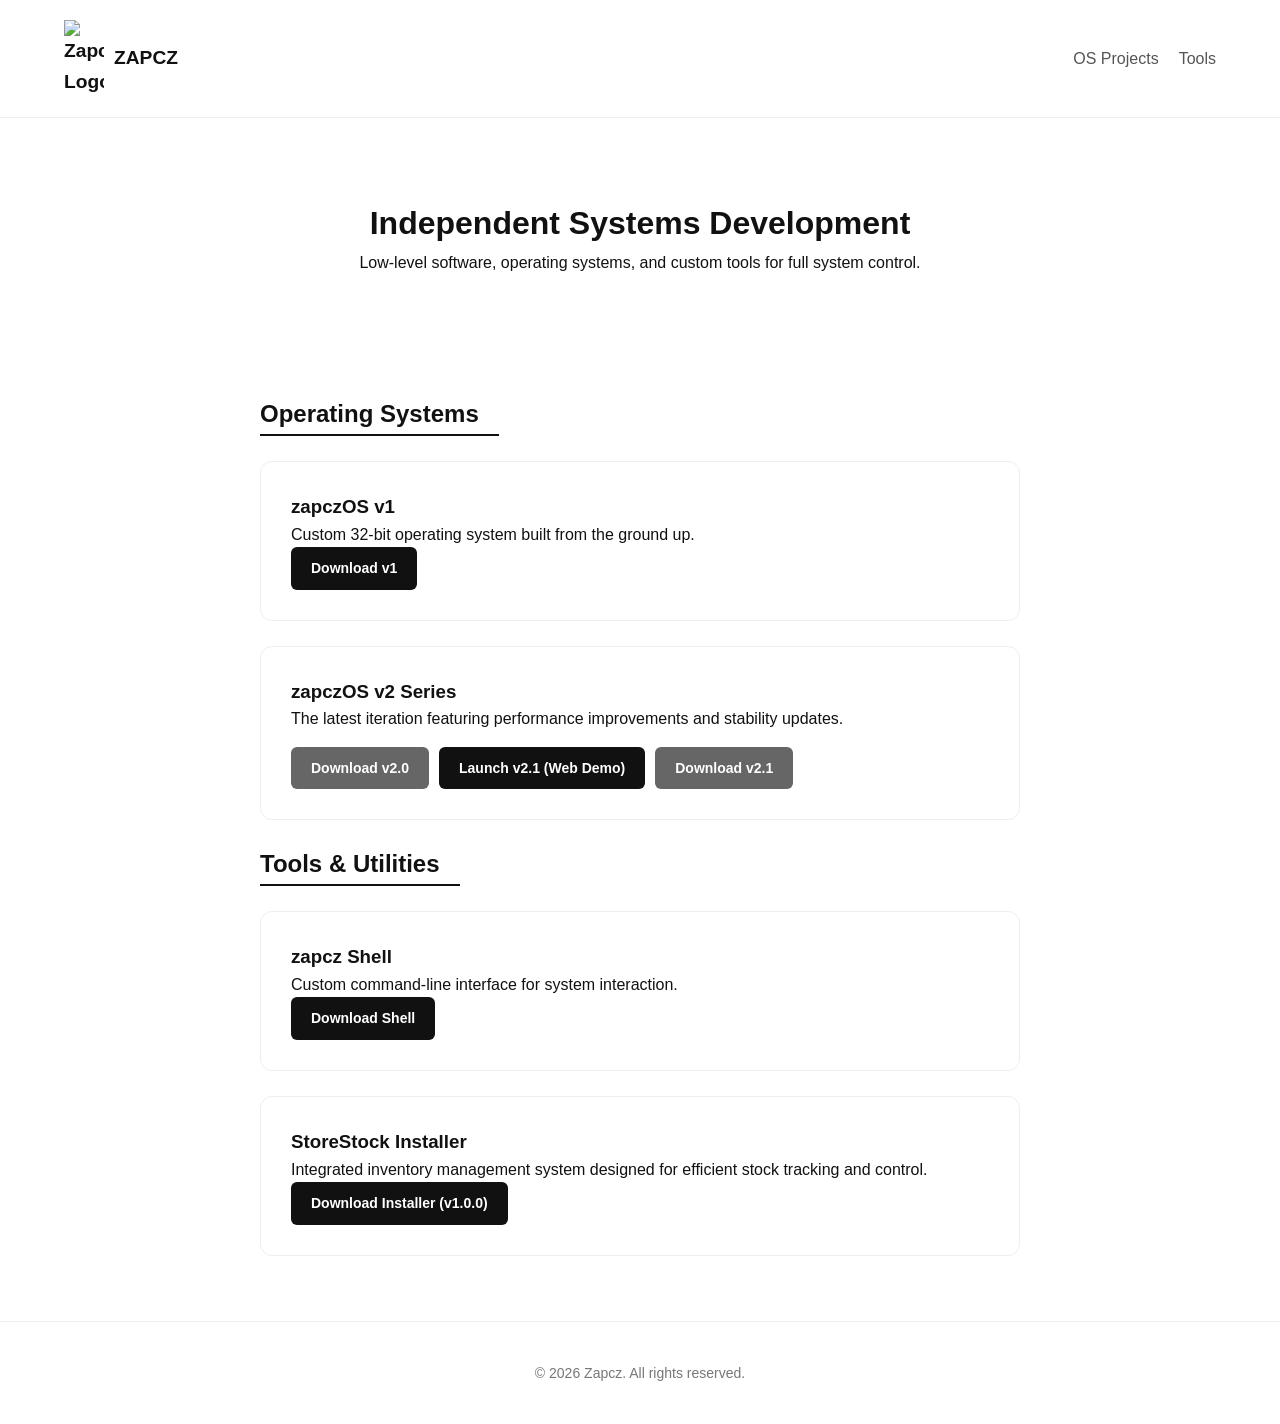
==== index.html @ 2930df2d "Update index.html" ====
<!DOCTYPE html>
<html lang="en">
<head>
    <meta charset="UTF-8">
    <meta name="viewport" content="width=device-width, initial-scale=1.0">
    <title>Zapcz | Systems & Software</title>
    <link rel="stylesheet" href="style.css">
</head>
<body>

<nav class="navbar">
    <div class="logo-area">
        <img src="zapcz.png" alt="Zapcz Logo">
        <span>ZAPCZ</span>
    </div>
    <ul class="nav-links">
        <li><a href="#os-projects">OS Projects</a></li>
        <li><a href="#tools">Tools</a></li>
    </ul>
</nav>

<header class="hero">
    <h1>Independent Systems Development</h1>
    <p class="tagline">Low-level software, operating systems, and custom tools for full system control.</p>
</header>

<main class="container">
    <!-- OS Projects Section -->
    <section id="os-projects">
        <h2>Operating Systems</h2>
        
        <div class="project-card">
            <h3>zapczOS v1</h3>
            <p>Custom 32-bit operating system built from the ground up.</p>
            <a href="zapczOSv1.img" download class="btn">Download v1</a>
        </div>

        <div class="project-card">
            <h3>zapczOS v2 Series</h3>
            <p>The latest iteration featuring performance improvements and stability updates.</p>
            <div class="version-group">
                <a href="zapczOS2.img" download class="btn secondary">Download v2.0</a>
                <a href="zapczv2.1.html" class="btn">Launch v2.1 (Web Demo)</a>
                <a href="zapczOS2.1.img" download class="btn secondary">Download v2.1</a>
            </div>
        </div>
    </section>

    <!-- Tools Section -->
    <section id="tools">
        <h2>Tools & Utilities</h2>
        
        <div class="project-card">
            <h3>zapcz Shell</h3>
            <p>Custom command-line interface for system interaction.</p>
            <a href="zapcz_shell.exe" download class="btn">Download Shell</a>
        </div>

        <div class="project-card">
            <h3>StoreStock Installer</h3>
            <p>Integrated inventory management system designed for efficient stock tracking and control.</p>
            <a href="StoreStock Installer 1.0.0.exe" download class="btn">Download Installer (v1.0.0)</a>
        </div>
    </section>
</main>

<footer>
    <p>© 2026 Zapcz. All rights reserved.</p>
</footer>
</body>
</html>
---- style.css ----
* { margin: 0; padding: 0; box-sizing: border-box; }

body { 
    font-family: -apple-system, BlinkMacSystemFont, "Segoe UI", Roboto, sans-serif; 
    line-height: 1.6; 
    color: #111; 
    background: #ffffff;
}

.navbar { display: flex; align-items: center; padding: 20px 5%; border-bottom: 1px solid #eee; }
.logo-area { display: flex; align-items: center; gap: 10px; font-weight: bold; font-size: 1.2rem; }
.logo-area img { width: 40px; }
.nav-links { display: flex; list-style: none; gap: 20px; margin-left: auto; }
.nav-links a { text-decoration: none; color: #555; font-weight: 500; }
.nav-links a:hover { color: #000; }

.hero { text-align: center; padding: 80px 20px; }
.container { max-width: 800px; margin: 0 auto; padding: 40px 20px; }

h2 { margin-bottom: 25px; border-bottom: 2px solid #111; display: inline-block; padding-right: 20px; }

.project-card { padding: 30px; border: 1px solid #eee; border-radius: 12px; margin-bottom: 25px; transition: 0.3s; }
.project-card:hover { border-color: #ccc; }
.version-group { display: flex; flex-wrap: wrap; gap: 10px; margin-top: 15px; }

.btn { 
    display: inline-block; 
    background: #111; 
    color: white; 
    padding: 10px 20px; 
    border-radius: 6px; 
    text-decoration: none; 
    font-size: 14px; 
    font-weight: 600;
}
.btn.secondary { background: #666; }
.btn:hover { background: #333; }

footer { text-align: center; padding: 40px; color: #777; font-size: 14px; border-top: 1px solid #eee; }
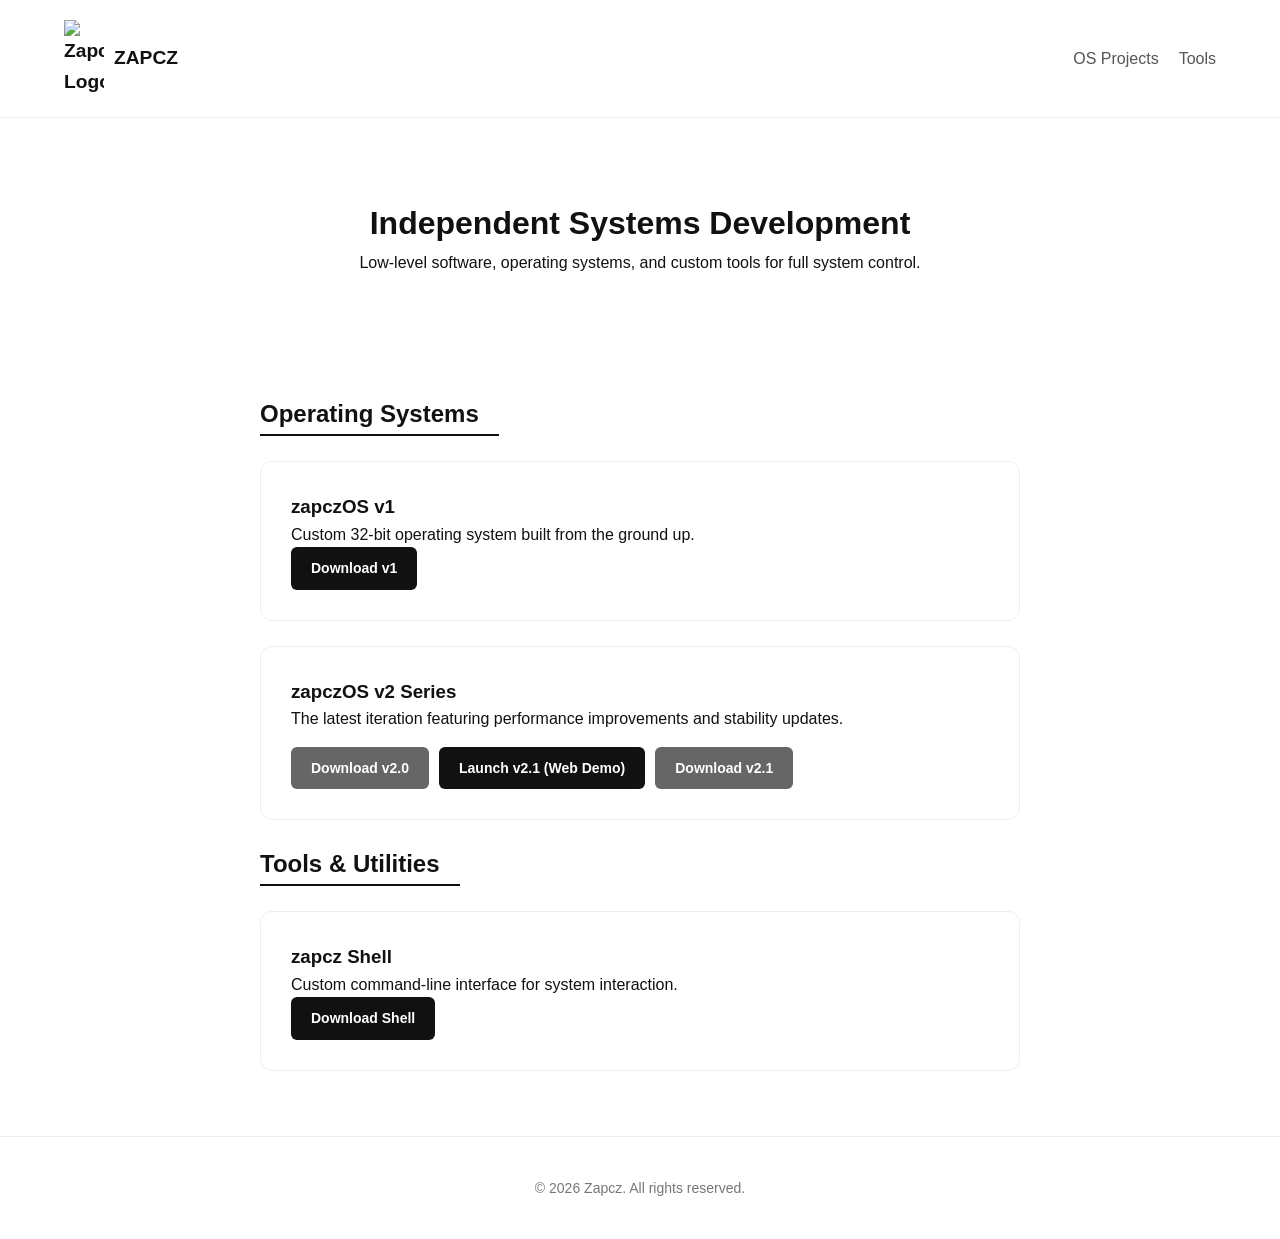
==== commit b31d7cac: "v3 added" ====
--- a/index.html
+++ b/index.html
@@ -56,12 +56,7 @@
             <a href="zapcz_shell.exe" download class="btn">Download Shell</a>
         </div>
 
-        <div class="project-card">
-            <h3>StoreStock Installer</h3>
-            <p>Integrated inventory management system designed for efficient stock tracking and control.</p>
-            <a href="StoreStock Installer 1.0.0.exe" download class="btn">Download Installer (v1.0.0)</a>
-        </div>
-    </section>
+ </section>
 </main>
 
 <footer>
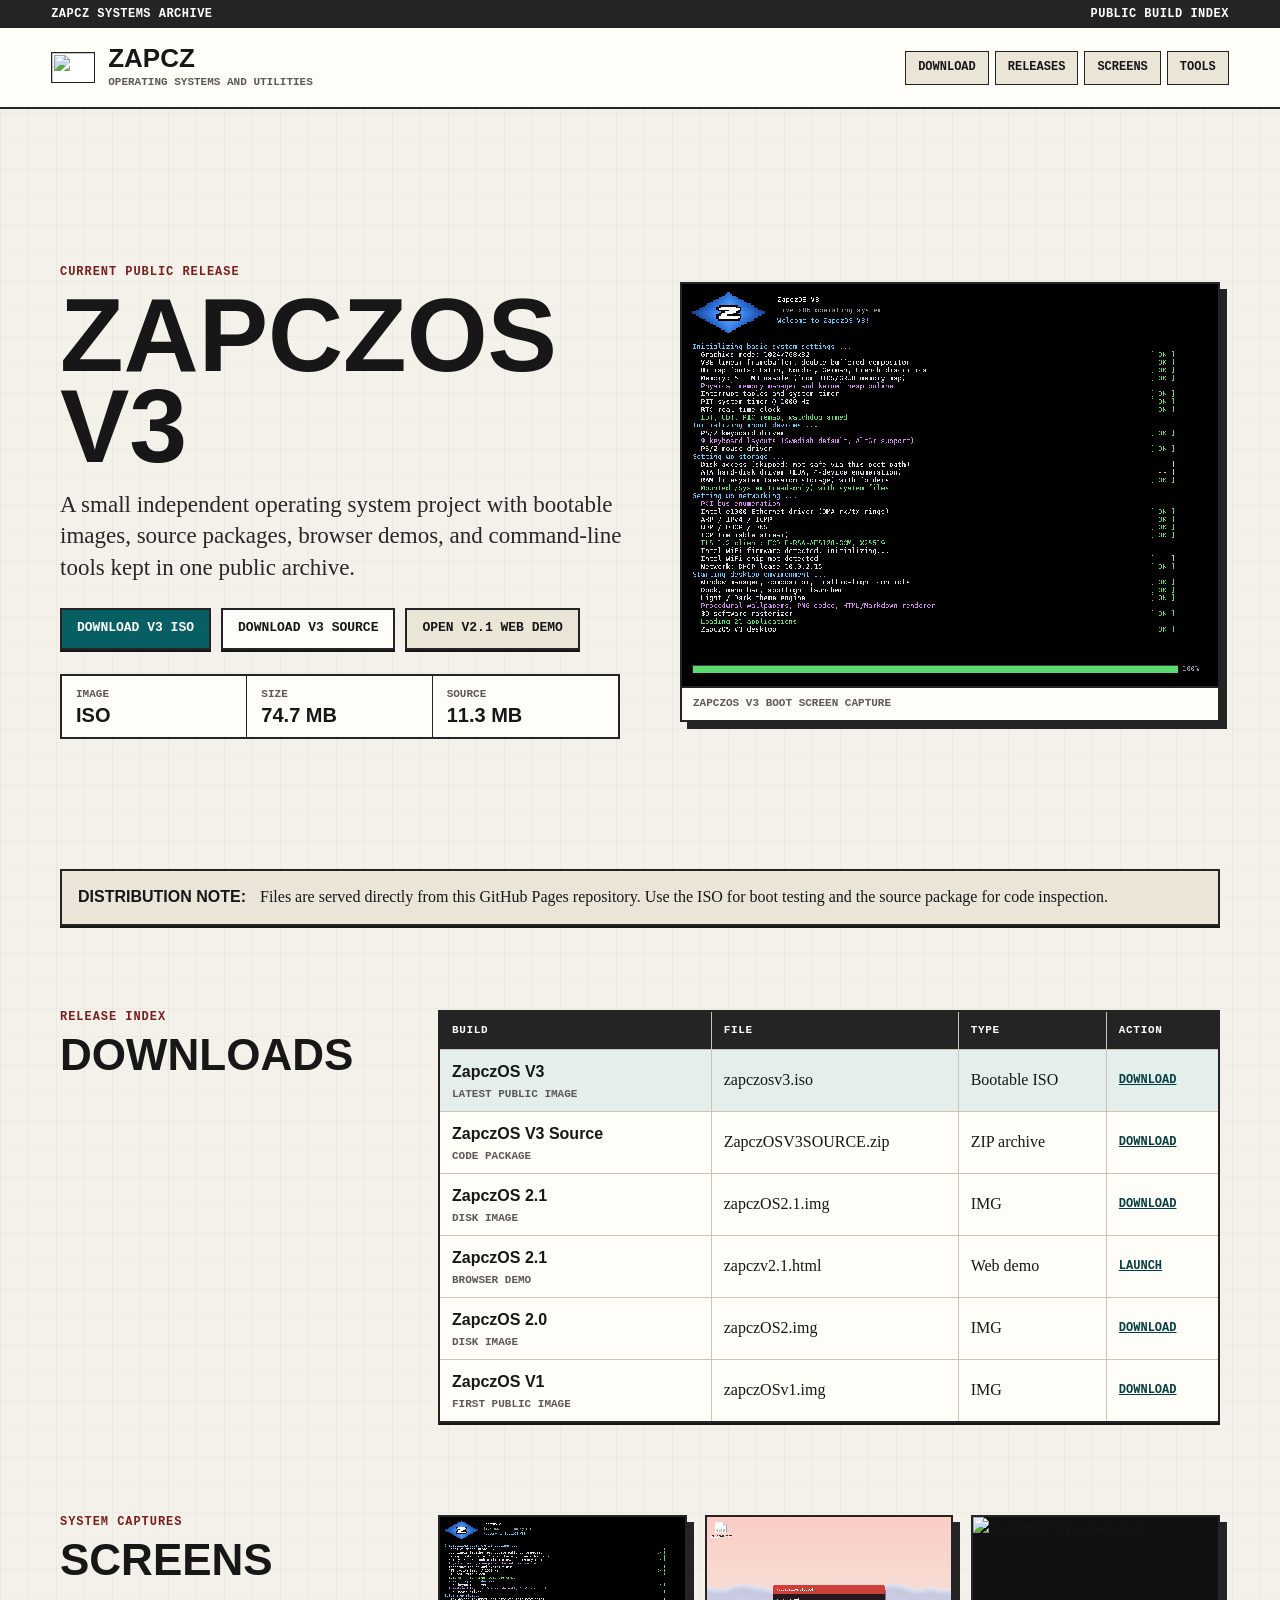
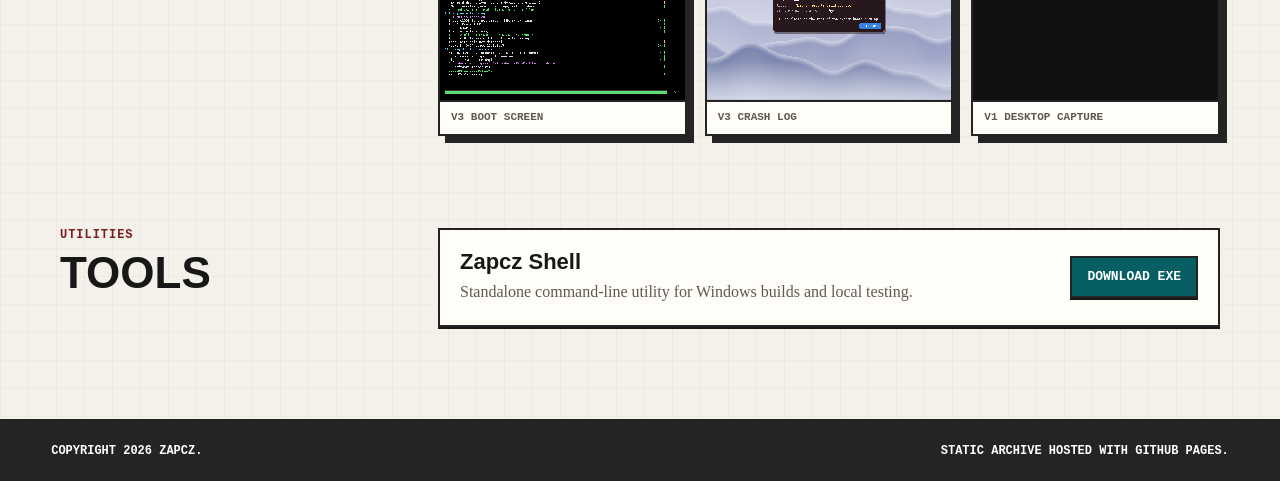
==== commit 5806b00f: "revamp" ====
--- a/index.html
+++ b/index.html
@@ -3,64 +3,175 @@
 <head>
     <meta charset="UTF-8">
     <meta name="viewport" content="width=device-width, initial-scale=1.0">
-    <title>Zapcz | Systems & Software</title>
+    <meta name="description" content="Zapcz official project archive for ZapczOS releases, tools, images, source packages, and web demos.">
+    <title>Zapcz Systems Archive</title>
     <link rel="stylesheet" href="style.css">
 </head>
 <body>
-
-<nav class="navbar">
-    <div class="logo-area">
-        <img src="zapcz.png" alt="Zapcz Logo">
-        <span>ZAPCZ</span>
-    </div>
-    <ul class="nav-links">
-        <li><a href="#os-projects">OS Projects</a></li>
-        <li><a href="#tools">Tools</a></li>
-    </ul>
-</nav>
-
-<header class="hero">
-    <h1>Independent Systems Development</h1>
-    <p class="tagline">Low-level software, operating systems, and custom tools for full system control.</p>
-</header>
-
-<main class="container">
-    <!-- OS Projects Section -->
-    <section id="os-projects">
-        <h2>Operating Systems</h2>
-        
-        <div class="project-card">
-            <h3>zapczOS v1</h3>
-            <p>Custom 32-bit operating system built from the ground up.</p>
-            <a href="zapczOSv1.img" download class="btn">Download v1</a>
+    <header class="site-header">
+        <div class="top-strip">
+            <span>Zapcz Systems Archive</span>
+            <span class="hide-small">Public build index</span>
         </div>
 
-        <div class="project-card">
-            <h3>zapczOS v2 Series</h3>
-            <p>The latest iteration featuring performance improvements and stability updates.</p>
-            <div class="version-group">
-                <a href="zapczOS2.img" download class="btn secondary">Download v2.0</a>
-                <a href="zapczv2.1.html" class="btn">Launch v2.1 (Web Demo)</a>
-                <a href="zapczOS2.1.img" download class="btn secondary">Download v2.1</a>
+        <nav class="navbar" aria-label="Primary navigation">
+            <a class="brand" href="#top" aria-label="Zapcz home">
+                <img src="zapcz.png" alt="" width="44" height="31">
+                <span>
+                    <strong>ZAPCZ</strong>
+                    <small>Operating systems and utilities</small>
+                </span>
+            </a>
+
+            <div class="nav-links">
+                <a href="#download">Download</a>
+                <a href="#releases">Releases</a>
+                <a href="#screens">Screens</a>
+                <a href="#tools">Tools</a>
             </div>
-        </div>
-    </section>
+        </nav>
+    </header>
 
-    <!-- Tools Section -->
-    <section id="tools">
-        <h2>Tools & Utilities</h2>
-        
-        <div class="project-card">
-            <h3>zapcz Shell</h3>
-            <p>Custom command-line interface for system interaction.</p>
-            <a href="zapcz_shell.exe" download class="btn">Download Shell</a>
-        </div>
+    <main id="top">
+        <section class="hero">
+            <div class="hero-copy">
+                <p class="eyebrow">Current public release</p>
+                <h1>ZapczOS V3</h1>
+                <p class="lead">A small independent operating system project with bootable images, source packages, browser demos, and command-line tools kept in one public archive.</p>
 
- </section>
-</main>
+                <div class="hero-actions" id="download">
+                    <a class="btn primary" href="zapczosv3.iso" download>Download V3 ISO</a>
+                    <a class="btn" href="ZapczOSV3SOURCE.zip" download>Download V3 Source</a>
+                    <a class="btn quiet" href="zapczv2.1.html">Open V2.1 Web Demo</a>
+                </div>
 
-<footer>
-    <p>© 2026 Zapcz. All rights reserved.</p>
-</footer>
+                <dl class="release-stats" aria-label="ZapczOS V3 release details">
+                    <div>
+                        <dt>Image</dt>
+                        <dd>ISO</dd>
+                    </div>
+                    <div>
+                        <dt>Size</dt>
+                        <dd>74.7 MB</dd>
+                    </div>
+                    <div>
+                        <dt>Source</dt>
+                        <dd>11.3 MB</dd>
+                    </div>
+                </dl>
+            </div>
+
+            <figure class="hero-screen">
+                <img src="zapczosv3_bootscreen.png" alt="ZapczOS V3 boot screen">
+                <figcaption>ZapczOS V3 boot screen capture</figcaption>
+            </figure>
+        </section>
+
+        <section class="notice" aria-label="Archive notice">
+            <strong>Distribution note:</strong>
+            <span>Files are served directly from this GitHub Pages repository. Use the ISO for boot testing and the source package for code inspection.</span>
+        </section>
+
+        <section class="section-grid" id="releases">
+            <div class="section-heading">
+                <p class="eyebrow">Release index</p>
+                <h2>Downloads</h2>
+            </div>
+
+            <div class="release-table" role="table" aria-label="ZapczOS release downloads">
+                <div class="release-row header" role="row">
+                    <span role="columnheader">Build</span>
+                    <span role="columnheader">File</span>
+                    <span role="columnheader">Type</span>
+                    <span role="columnheader">Action</span>
+                </div>
+
+                <div class="release-row featured" role="row">
+                    <span role="cell"><strong>ZapczOS V3</strong><small>Latest public image</small></span>
+                    <span role="cell">zapczosv3.iso</span>
+                    <span role="cell">Bootable ISO</span>
+                    <span role="cell"><a href="zapczosv3.iso" download>Download</a></span>
+                </div>
+
+                <div class="release-row" role="row">
+                    <span role="cell"><strong>ZapczOS V3 Source</strong><small>Code package</small></span>
+                    <span role="cell">ZapczOSV3SOURCE.zip</span>
+                    <span role="cell">ZIP archive</span>
+                    <span role="cell"><a href="ZapczOSV3SOURCE.zip" download>Download</a></span>
+                </div>
+
+                <div class="release-row" role="row">
+                    <span role="cell"><strong>ZapczOS 2.1</strong><small>Disk image</small></span>
+                    <span role="cell">zapczOS2.1.img</span>
+                    <span role="cell">IMG</span>
+                    <span role="cell"><a href="zapczOS2.1.img" download>Download</a></span>
+                </div>
+
+                <div class="release-row" role="row">
+                    <span role="cell"><strong>ZapczOS 2.1</strong><small>Browser demo</small></span>
+                    <span role="cell">zapczv2.1.html</span>
+                    <span role="cell">Web demo</span>
+                    <span role="cell"><a href="zapczv2.1.html">Launch</a></span>
+                </div>
+
+                <div class="release-row" role="row">
+                    <span role="cell"><strong>ZapczOS 2.0</strong><small>Disk image</small></span>
+                    <span role="cell">zapczOS2.img</span>
+                    <span role="cell">IMG</span>
+                    <span role="cell"><a href="zapczOS2.img" download>Download</a></span>
+                </div>
+
+                <div class="release-row" role="row">
+                    <span role="cell"><strong>ZapczOS V1</strong><small>First public image</small></span>
+                    <span role="cell">zapczOSv1.img</span>
+                    <span role="cell">IMG</span>
+                    <span role="cell"><a href="zapczOSv1.img" download>Download</a></span>
+                </div>
+            </div>
+        </section>
+
+        <section class="section-grid screens-section" id="screens">
+            <div class="section-heading">
+                <p class="eyebrow">System captures</p>
+                <h2>Screens</h2>
+            </div>
+
+            <div class="screen-gallery">
+                <figure>
+                    <img src="zapczosv3_bootscreen.png" alt="ZapczOS V3 boot screen">
+                    <figcaption>V3 boot screen</figcaption>
+                </figure>
+                <figure>
+                    <img src="zapczosv3_crashlog.png" alt="ZapczOS V3 crash log">
+                    <figcaption>V3 crash log</figcaption>
+                </figure>
+                <figure>
+                    <img src="zapczosv1pic1.png" alt="ZapczOS V1 screenshot">
+                    <figcaption>V1 desktop capture</figcaption>
+                </figure>
+            </div>
+        </section>
+
+        <section class="section-grid" id="tools">
+            <div class="section-heading">
+                <p class="eyebrow">Utilities</p>
+                <h2>Tools</h2>
+            </div>
+
+            <div class="tool-panel">
+                <div>
+                    <h3>Zapcz Shell</h3>
+                    <p>Standalone command-line utility for Windows builds and local testing.</p>
+                </div>
+                <a class="btn primary" href="zapcz_shell.exe" download>Download EXE</a>
+            </div>
+        </section>
+    </main>
+
+    <footer class="site-footer">
+        <span>Copyright 2026 Zapcz.</span>
+        <span>Static archive hosted with GitHub Pages.</span>
+    </footer>
+    <script src="app.js"></script>
 </body>
 </html>
--- a/style.css
+++ b/style.css
@@ -1,39 +1,495 @@
-* { margin: 0; padding: 0; box-sizing: border-box; }
-
-body { 
-    font-family: -apple-system, BlinkMacSystemFont, "Segoe UI", Roboto, sans-serif; 
-    line-height: 1.6; 
-    color: #111; 
-    background: #ffffff;
-}
-
-.navbar { display: flex; align-items: center; padding: 20px 5%; border-bottom: 1px solid #eee; }
-.logo-area { display: flex; align-items: center; gap: 10px; font-weight: bold; font-size: 1.2rem; }
-.logo-area img { width: 40px; }
-.nav-links { display: flex; list-style: none; gap: 20px; margin-left: auto; }
-.nav-links a { text-decoration: none; color: #555; font-weight: 500; }
-.nav-links a:hover { color: #000; }
-
-.hero { text-align: center; padding: 80px 20px; }
-.container { max-width: 800px; margin: 0 auto; padding: 40px 20px; }
-
-h2 { margin-bottom: 25px; border-bottom: 2px solid #111; display: inline-block; padding-right: 20px; }
-
-.project-card { padding: 30px; border: 1px solid #eee; border-radius: 12px; margin-bottom: 25px; transition: 0.3s; }
-.project-card:hover { border-color: #ccc; }
-.version-group { display: flex; flex-wrap: wrap; gap: 10px; margin-top: 15px; }
-
-.btn { 
-    display: inline-block; 
-    background: #111; 
-    color: white; 
-    padding: 10px 20px; 
-    border-radius: 6px; 
-    text-decoration: none; 
-    font-size: 14px; 
-    font-weight: 600;
-}
-.btn.secondary { background: #666; }
-.btn:hover { background: #333; }
-
-footer { text-align: center; padding: 40px; color: #777; font-size: 14px; border-top: 1px solid #eee; }
+:root {
+    --paper: #f4f1ea;
+    --ink: #171717;
+    --muted: #5c5a53;
+    --line: #242424;
+    --soft-line: #cbc5b8;
+    --panel: #fffdf7;
+    --panel-alt: #ebe5d8;
+    --accent: #085f63;
+    --accent-dark: #053f42;
+    --danger: #7a1f1f;
+    --shadow: 0 2px 0 #171717;
+}
+
+* {
+    box-sizing: border-box;
+}
+
+html {
+    scroll-behavior: smooth;
+}
+
+body {
+    margin: 0;
+    color: var(--ink);
+    background:
+        linear-gradient(90deg, rgba(23, 23, 23, 0.035) 1px, transparent 1px),
+        linear-gradient(180deg, rgba(23, 23, 23, 0.025) 1px, transparent 1px),
+        var(--paper);
+    background-size: 28px 28px;
+    font-family: Georgia, "Times New Roman", serif;
+    line-height: 1.55;
+}
+
+a {
+    color: inherit;
+}
+
+img {
+    display: block;
+    max-width: 100%;
+}
+
+.site-header {
+    border-bottom: 2px solid var(--line);
+    background: var(--panel);
+}
+
+.top-strip {
+    display: flex;
+    justify-content: space-between;
+    gap: 16px;
+    padding: 7px clamp(16px, 4vw, 52px);
+    color: #fff;
+    background: var(--line);
+    font: 700 12px/1.2 "Courier New", monospace;
+    letter-spacing: 0.04em;
+    text-transform: uppercase;
+}
+
+.navbar {
+    display: flex;
+    align-items: center;
+    justify-content: space-between;
+    gap: 24px;
+    padding: 18px clamp(16px, 4vw, 52px);
+}
+
+.brand {
+    display: flex;
+    align-items: center;
+    gap: 13px;
+    color: var(--ink);
+    text-decoration: none;
+}
+
+.brand img {
+    width: 44px;
+    height: 31px;
+    object-fit: contain;
+    border: 1px solid var(--line);
+    background: #fff;
+}
+
+.brand strong {
+    display: block;
+    font: 800 26px/0.95 Arial, Helvetica, sans-serif;
+    letter-spacing: 0;
+}
+
+.brand small {
+    display: block;
+    margin-top: 5px;
+    color: var(--muted);
+    font: 700 11px/1.2 "Courier New", monospace;
+    text-transform: uppercase;
+}
+
+.nav-links {
+    display: flex;
+    flex-wrap: wrap;
+    justify-content: flex-end;
+    gap: 6px;
+}
+
+.nav-links a {
+    min-height: 34px;
+    padding: 8px 12px;
+    border: 1px solid var(--line);
+    background: var(--panel-alt);
+    color: var(--ink);
+    font: 700 12px/1.2 "Courier New", monospace;
+    text-decoration: none;
+    text-transform: uppercase;
+}
+
+.nav-links a:hover,
+.nav-links a:focus-visible {
+    background: var(--ink);
+    color: #fff;
+}
+
+main {
+    width: min(1160px, calc(100% - 32px));
+    margin: 0 auto;
+}
+
+.hero {
+    display: grid;
+    grid-template-columns: minmax(0, 1.02fr) minmax(320px, 0.98fr);
+    gap: clamp(24px, 5vw, 58px);
+    align-items: center;
+    min-height: min(760px, calc(100vh - 104px));
+    padding: clamp(42px, 7vw, 96px) 0 clamp(32px, 5vw, 64px);
+}
+
+.eyebrow {
+    margin: 0 0 10px;
+    color: var(--danger);
+    font: 800 12px/1.2 "Courier New", monospace;
+    letter-spacing: 0.08em;
+    text-transform: uppercase;
+}
+
+h1,
+h2,
+h3,
+p {
+    margin-top: 0;
+}
+
+h1 {
+    margin-bottom: 16px;
+    font: 900 clamp(56px, 8.8vw, 104px)/0.88 Arial, Helvetica, sans-serif;
+    letter-spacing: 0;
+    text-transform: uppercase;
+}
+
+h2 {
+    margin-bottom: 0;
+    font: 900 clamp(34px, 4vw, 44px)/0.96 Arial, Helvetica, sans-serif;
+    letter-spacing: 0;
+    text-transform: uppercase;
+}
+
+h3 {
+    margin-bottom: 6px;
+    font: 900 22px/1.1 Arial, Helvetica, sans-serif;
+    letter-spacing: 0;
+}
+
+.lead {
+    max-width: 620px;
+    margin-bottom: 24px;
+    color: #272727;
+    font-size: clamp(18px, 2.1vw, 23px);
+    line-height: 1.38;
+}
+
+.hero-actions {
+    display: flex;
+    flex-wrap: wrap;
+    gap: 10px;
+    margin-bottom: 24px;
+}
+
+.btn {
+    display: inline-flex;
+    align-items: center;
+    justify-content: center;
+    min-height: 42px;
+    padding: 10px 15px;
+    border: 2px solid var(--line);
+    box-shadow: var(--shadow);
+    background: var(--panel);
+    color: var(--ink);
+    font: 800 13px/1.15 "Courier New", monospace;
+    text-align: center;
+    text-decoration: none;
+    text-transform: uppercase;
+}
+
+.btn:hover,
+.btn:focus-visible {
+    transform: translateY(1px);
+    box-shadow: 0 1px 0 #171717;
+}
+
+.btn.primary {
+    background: var(--accent);
+    color: #fff;
+}
+
+.btn.quiet {
+    background: var(--panel-alt);
+}
+
+.release-stats {
+    display: grid;
+    grid-template-columns: repeat(3, minmax(0, 1fr));
+    max-width: 560px;
+    margin: 0;
+    border: 2px solid var(--line);
+    background: var(--panel);
+}
+
+.release-stats div {
+    padding: 12px 14px;
+    border-right: 1px solid var(--line);
+}
+
+.release-stats div:last-child {
+    border-right: 0;
+}
+
+.release-stats dt {
+    margin-bottom: 4px;
+    color: var(--muted);
+    font: 800 11px/1.2 "Courier New", monospace;
+    text-transform: uppercase;
+}
+
+.release-stats dd {
+    margin: 0;
+    font: 900 20px/1 Arial, Helvetica, sans-serif;
+}
+
+.hero-screen,
+.screen-gallery figure {
+    margin: 0;
+    border: 2px solid var(--line);
+    box-shadow: 7px 7px 0 var(--line);
+    background: #111;
+}
+
+.hero-screen img {
+    width: 100%;
+    aspect-ratio: 4 / 3;
+    object-fit: cover;
+    image-rendering: pixelated;
+}
+
+figcaption {
+    padding: 9px 11px;
+    border-top: 2px solid var(--line);
+    background: var(--panel);
+    color: var(--muted);
+    font: 800 11px/1.2 "Courier New", monospace;
+    text-transform: uppercase;
+}
+
+.notice {
+    display: flex;
+    gap: 14px;
+    margin-bottom: clamp(42px, 7vw, 84px);
+    padding: 14px 16px;
+    border: 2px solid var(--line);
+    background: var(--panel-alt);
+    box-shadow: var(--shadow);
+    font-size: 16px;
+}
+
+.notice strong {
+    flex: 0 0 auto;
+    font-family: Arial, Helvetica, sans-serif;
+    text-transform: uppercase;
+}
+
+.section-grid {
+    display: grid;
+    grid-template-columns: 330px minmax(0, 1fr);
+    gap: clamp(18px, 4vw, 48px);
+    align-items: start;
+    padding: 0 0 clamp(48px, 8vw, 92px);
+}
+
+.section-heading {
+    position: sticky;
+    top: 18px;
+}
+
+.release-table {
+    border: 2px solid var(--line);
+    background: var(--panel);
+    box-shadow: var(--shadow);
+}
+
+.release-row {
+    display: grid;
+    grid-template-columns: minmax(170px, 1.1fr) minmax(150px, 1fr) minmax(112px, 0.6fr) minmax(96px, 0.45fr);
+    min-height: 58px;
+    border-bottom: 1px solid var(--soft-line);
+}
+
+.release-row:last-child {
+    border-bottom: 0;
+}
+
+.release-row.header {
+    min-height: 38px;
+    background: var(--line);
+    color: #fff;
+    font: 800 11px/1.2 "Courier New", monospace;
+    letter-spacing: 0.06em;
+    text-transform: uppercase;
+}
+
+.release-row.featured {
+    background: #e4efec;
+}
+
+.release-row span {
+    display: flex;
+    flex-direction: column;
+    justify-content: center;
+    min-width: 0;
+    padding: 10px 12px;
+    border-right: 1px solid var(--soft-line);
+    overflow-wrap: anywhere;
+}
+
+.release-row span:last-child {
+    border-right: 0;
+}
+
+.release-row strong {
+    font-family: Arial, Helvetica, sans-serif;
+}
+
+.release-row small {
+    margin-top: 3px;
+    color: var(--muted);
+    font: 700 11px/1.2 "Courier New", monospace;
+    text-transform: uppercase;
+}
+
+.release-row a {
+    width: max-content;
+    max-width: 100%;
+    color: var(--accent-dark);
+    font: 900 12px/1.2 "Courier New", monospace;
+    text-transform: uppercase;
+}
+
+.screen-gallery {
+    display: grid;
+    grid-template-columns: repeat(3, minmax(0, 1fr));
+    gap: 18px;
+}
+
+.screen-gallery img {
+    width: 100%;
+    aspect-ratio: 4 / 3;
+    object-fit: cover;
+    image-rendering: pixelated;
+}
+
+.tool-panel {
+    display: flex;
+    align-items: center;
+    justify-content: space-between;
+    gap: 20px;
+    padding: 20px;
+    border: 2px solid var(--line);
+    background: var(--panel);
+    box-shadow: var(--shadow);
+}
+
+.tool-panel p {
+    margin-bottom: 0;
+    color: var(--muted);
+}
+
+.site-footer {
+    display: flex;
+    justify-content: space-between;
+    gap: 16px;
+    padding: 22px clamp(16px, 4vw, 52px);
+    border-top: 2px solid var(--line);
+    background: var(--line);
+    color: #fff;
+    font: 700 12px/1.4 "Courier New", monospace;
+    text-transform: uppercase;
+}
+
+@media (max-width: 880px) {
+    .navbar {
+        align-items: flex-start;
+        flex-direction: column;
+    }
+
+    .nav-links {
+        justify-content: flex-start;
+    }
+
+    .hero,
+    .section-grid {
+        grid-template-columns: 1fr;
+    }
+
+    .hero {
+        min-height: auto;
+    }
+
+    .section-heading {
+        position: static;
+    }
+
+    .release-row {
+        grid-template-columns: minmax(140px, 1fr) minmax(120px, 0.9fr) minmax(82px, 0.55fr) minmax(78px, 0.45fr);
+    }
+
+    .screen-gallery {
+        grid-template-columns: 1fr;
+    }
+}
+
+@media (max-width: 620px) {
+    main {
+        width: min(100% - 24px, 1160px);
+    }
+
+    .hide-small {
+        display: none;
+    }
+
+    .nav-links a {
+        flex: 1 1 auto;
+        text-align: center;
+    }
+
+    .hero-actions,
+    .tool-panel,
+    .site-footer,
+    .notice {
+        flex-direction: column;
+        align-items: stretch;
+    }
+
+    .release-stats {
+        grid-template-columns: 1fr;
+    }
+
+    .release-stats div {
+        border-right: 0;
+        border-bottom: 1px solid var(--line);
+    }
+
+    .release-stats div:last-child {
+        border-bottom: 0;
+    }
+
+    .release-table,
+    .release-row,
+    .release-row span {
+        display: block;
+    }
+
+    .release-row.header {
+        display: none;
+    }
+
+    .release-row {
+        padding: 12px;
+    }
+
+    .release-row span {
+        padding: 4px 0;
+        border-right: 0;
+    }
+
+    .release-row small {
+        display: block;
+    }
+}
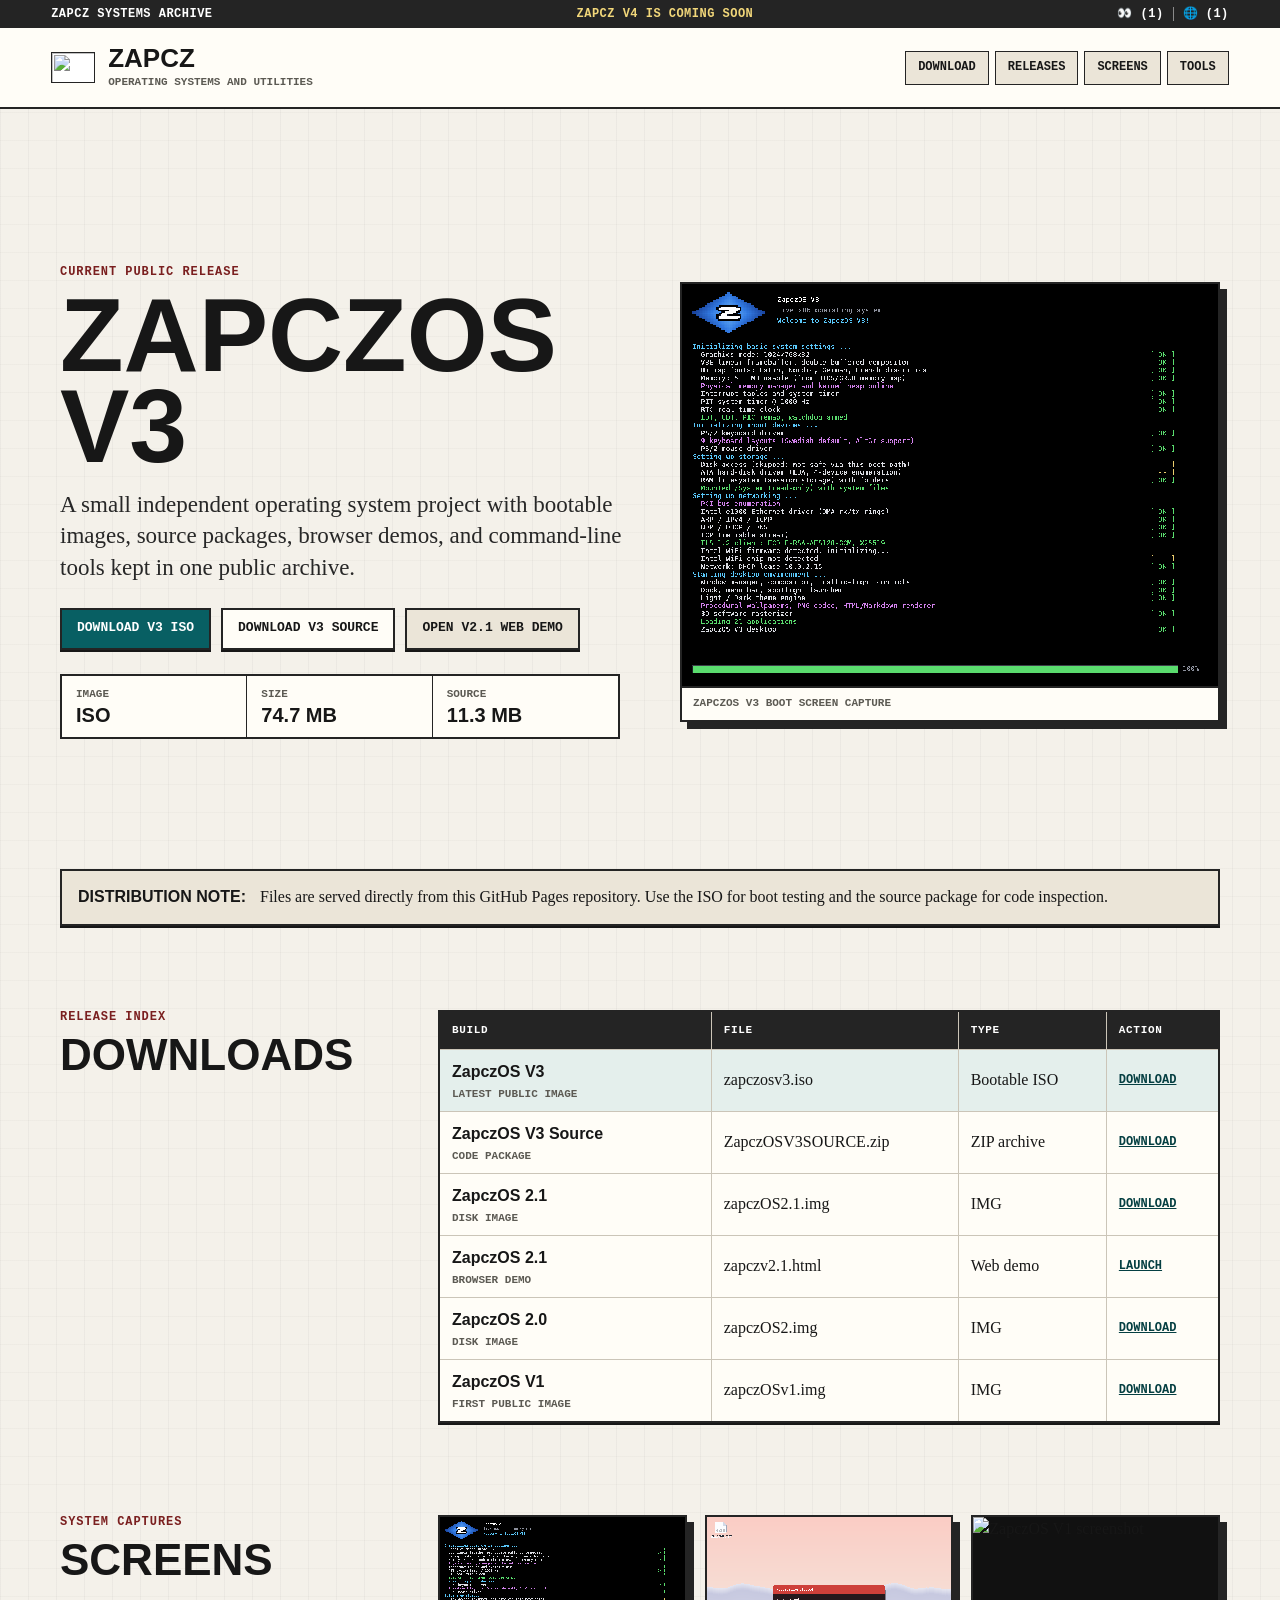
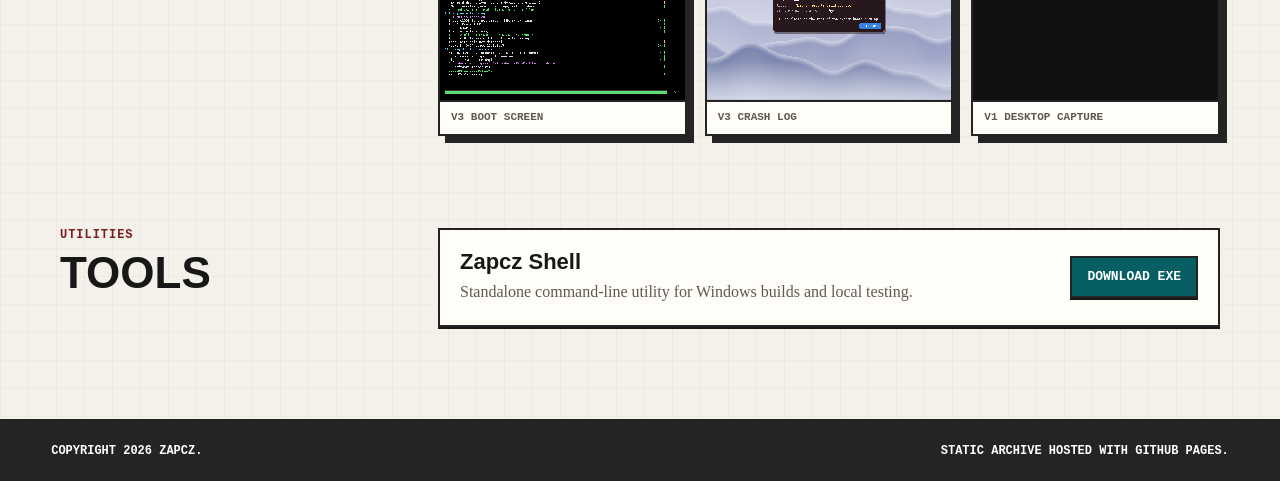
==== commit cfc256ba: "revamp 2" ====
--- a/index.html
+++ b/index.html
@@ -11,7 +11,12 @@
     <header class="site-header">
         <div class="top-strip">
             <span>Zapcz Systems Archive</span>
-            <span class="hide-small">Public build index</span>
+            <span class="v4-note">Zapcz V4 is coming soon</span>
+            <span class="visitor-counters" aria-label="Visitor counters">
+                <span title="Viewing now"><span aria-hidden="true">👀</span> (<span id="viewing-now">...</span>)</span>
+                <span class="counter-divider" aria-hidden="true"></span>
+                <span title="Global views"><span aria-hidden="true">🌐</span> (<span id="global-views">...</span>)</span>
+            </span>
         </div>
 
         <nav class="navbar" aria-label="Primary navigation">
--- a/style.css
+++ b/style.css
@@ -48,6 +48,7 @@
 
 .top-strip {
     display: flex;
+    align-items: center;
     justify-content: space-between;
     gap: 16px;
     padding: 7px clamp(16px, 4vw, 52px);
@@ -56,6 +57,26 @@
     font: 700 12px/1.2 "Courier New", monospace;
     letter-spacing: 0.04em;
     text-transform: uppercase;
+}
+
+.v4-note {
+    color: #f2d77a;
+    text-align: center;
+}
+
+.visitor-counters {
+    display: inline-flex;
+    align-items: center;
+    justify-content: flex-end;
+    gap: 9px;
+    white-space: nowrap;
+}
+
+.counter-divider {
+    display: inline-block;
+    width: 1px;
+    height: 14px;
+    background: #8a8a8a;
 }
 
 .navbar {
@@ -438,10 +459,31 @@
 @media (max-width: 620px) {
     main {
         width: min(100% - 24px, 1160px);
-    }
-
-    .hide-small {
-        display: none;
+        overflow-x: hidden;
+    }
+
+    .top-strip {
+        align-items: flex-start;
+        flex-direction: column;
+        gap: 7px;
+    }
+
+    .v4-note {
+        text-align: left;
+    }
+
+    .visitor-counters {
+        gap: 7px;
+        justify-content: flex-start;
+    }
+
+    h1 {
+        font-size: clamp(38px, 12vw, 46px);
+    }
+
+    .lead {
+        width: min(100%, 320px);
+        max-width: 100%;
     }
 
     .nav-links a {
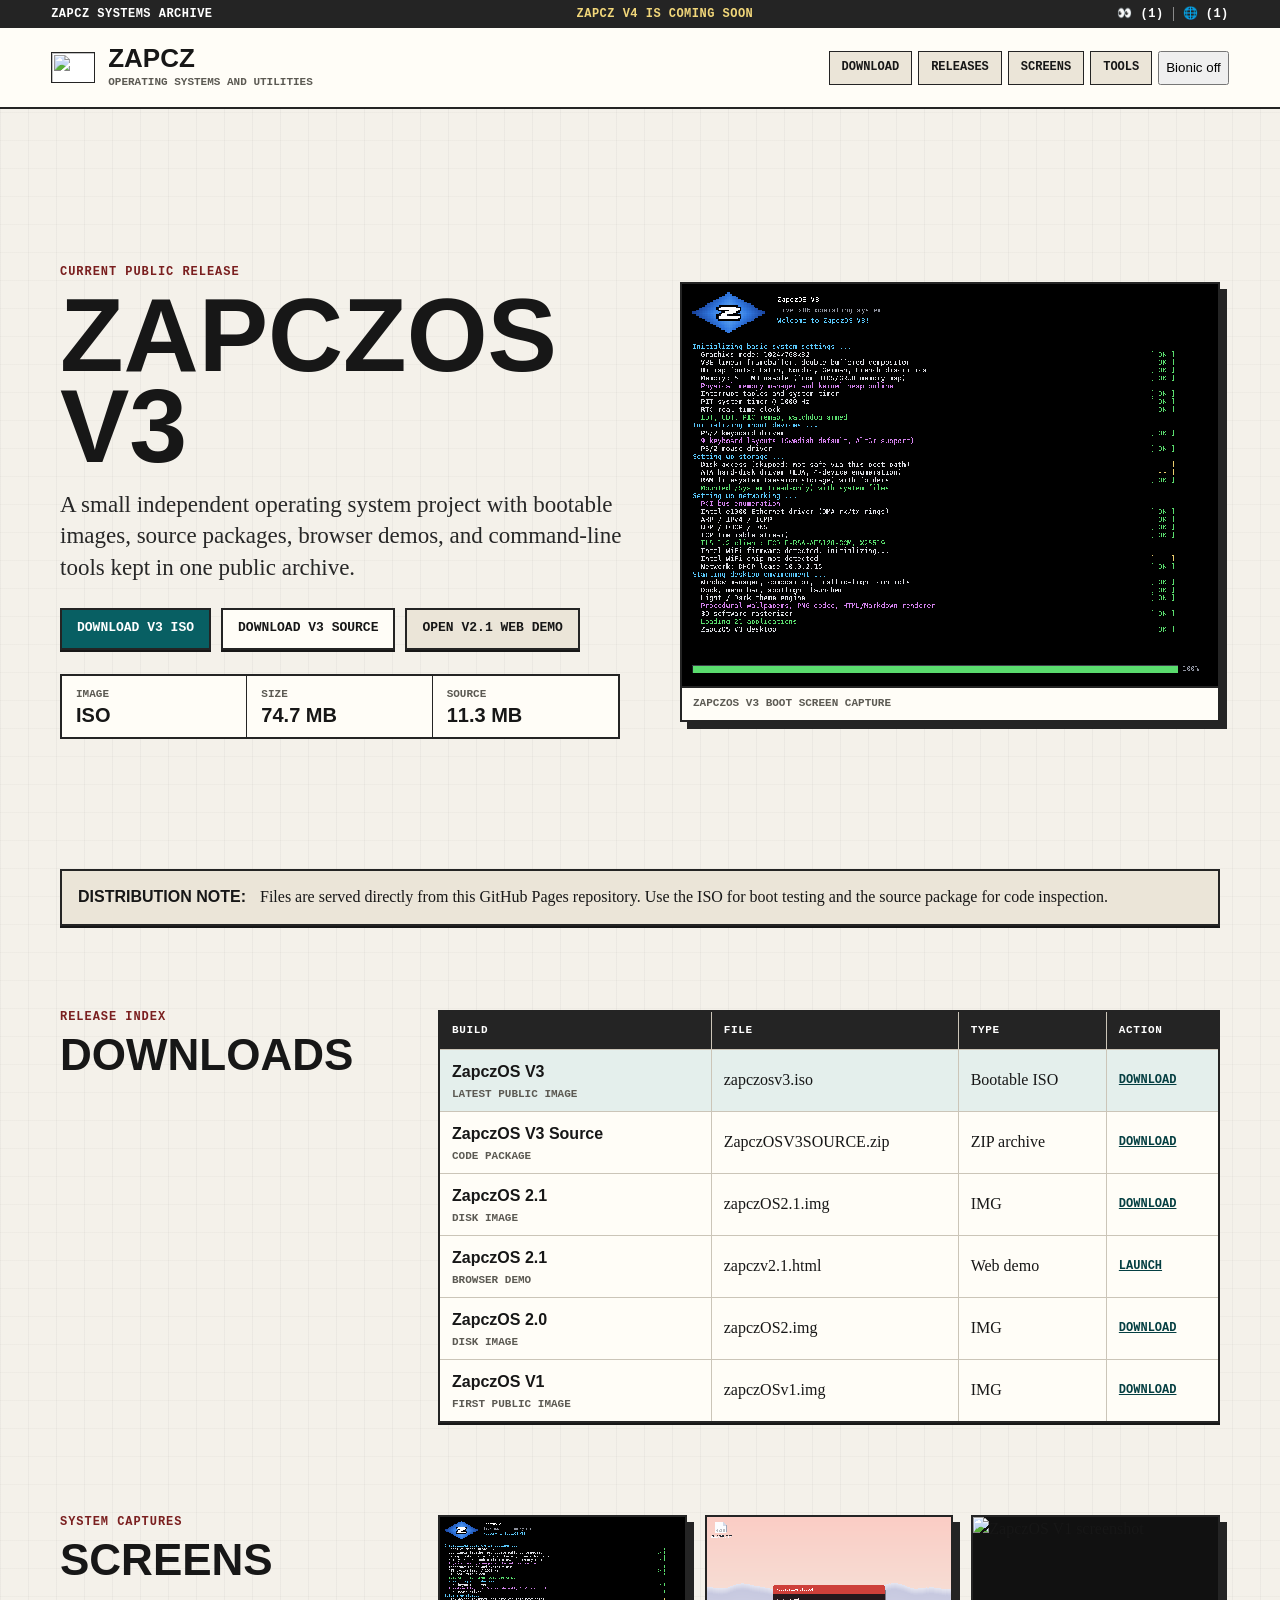
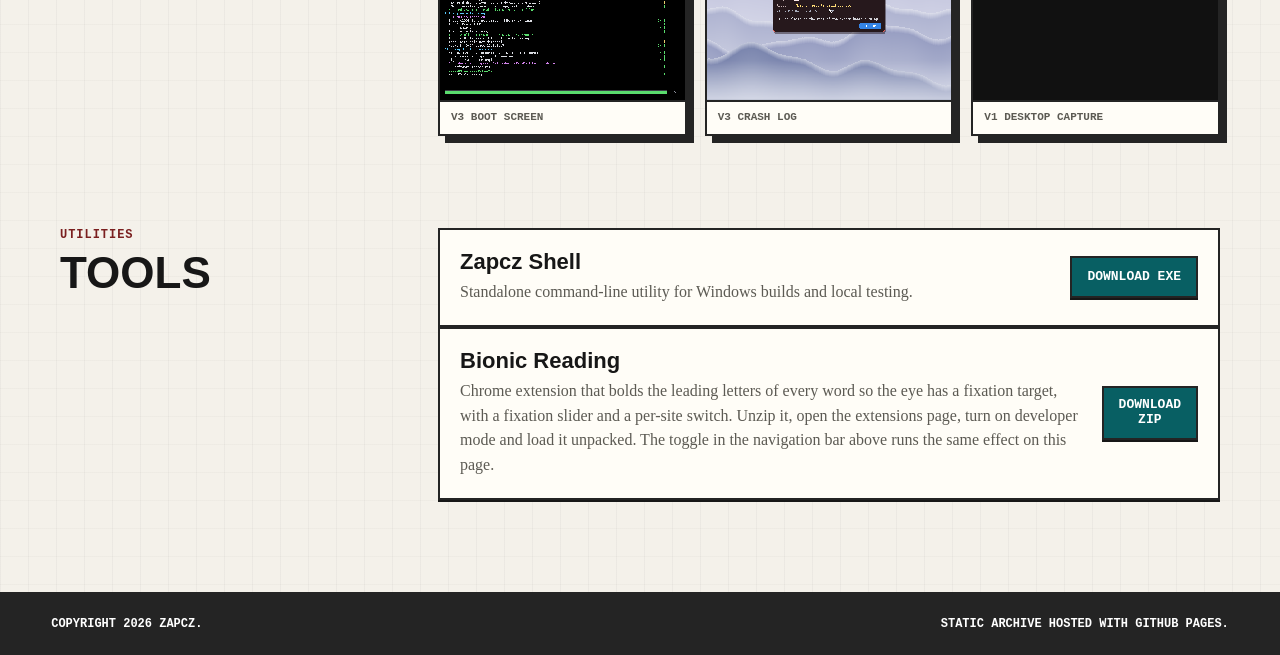
==== commit eb48f76d: "Update index.html" ====
--- a/index.html
+++ b/index.html
@@ -6,6 +6,7 @@
     <meta name="description" content="Zapcz official project archive for ZapczOS releases, tools, images, source packages, and web demos.">
     <title>Zapcz Systems Archive</title>
     <link rel="stylesheet" href="style.css">
+    <link rel="stylesheet" href="bionic.css">
 </head>
 <body>
     <header class="site-header">
@@ -33,6 +34,7 @@
                 <a href="#releases">Releases</a>
                 <a href="#screens">Screens</a>
                 <a href="#tools">Tools</a>
+                <button type="button" class="bionic-toggle" id="bionic-toggle" aria-pressed="false">Bionic <span id="bionic-state">off</span></button>
             </div>
         </nav>
     </header>
@@ -163,12 +165,22 @@
                 <h2>Tools</h2>
             </div>
 
-            <div class="tool-panel">
-                <div>
-                    <h3>Zapcz Shell</h3>
-                    <p>Standalone command-line utility for Windows builds and local testing.</p>
+            <div class="tool-list">
+                <div class="tool-panel">
+                    <div>
+                        <h3>Zapcz Shell</h3>
+                        <p>Standalone command-line utility for Windows builds and local testing.</p>
+                    </div>
+                    <a class="btn primary" href="zapcz_shell.exe" download>Download EXE</a>
                 </div>
-                <a class="btn primary" href="zapcz_shell.exe" download>Download EXE</a>
+
+                <div class="tool-panel">
+                    <div>
+                        <h3>Bionic Reading</h3>
+                        <p>Chrome extension that bolds the leading letters of every word so the eye has a fixation target, with a fixation slider and a per-site switch. Unzip it, open the extensions page, turn on developer mode and load it unpacked. The toggle in the navigation bar above runs the same effect on this page.</p>
+                    </div>
+                    <a class="btn primary" href="bionic-reading.zip" download>Download ZIP</a>
+                </div>
             </div>
         </section>
     </main>
@@ -178,5 +190,6 @@
         <span>Static archive hosted with GitHub Pages.</span>
     </footer>
     <script src="app.js"></script>
+    <script src="bionic.js"></script>
 </body>
 </html>
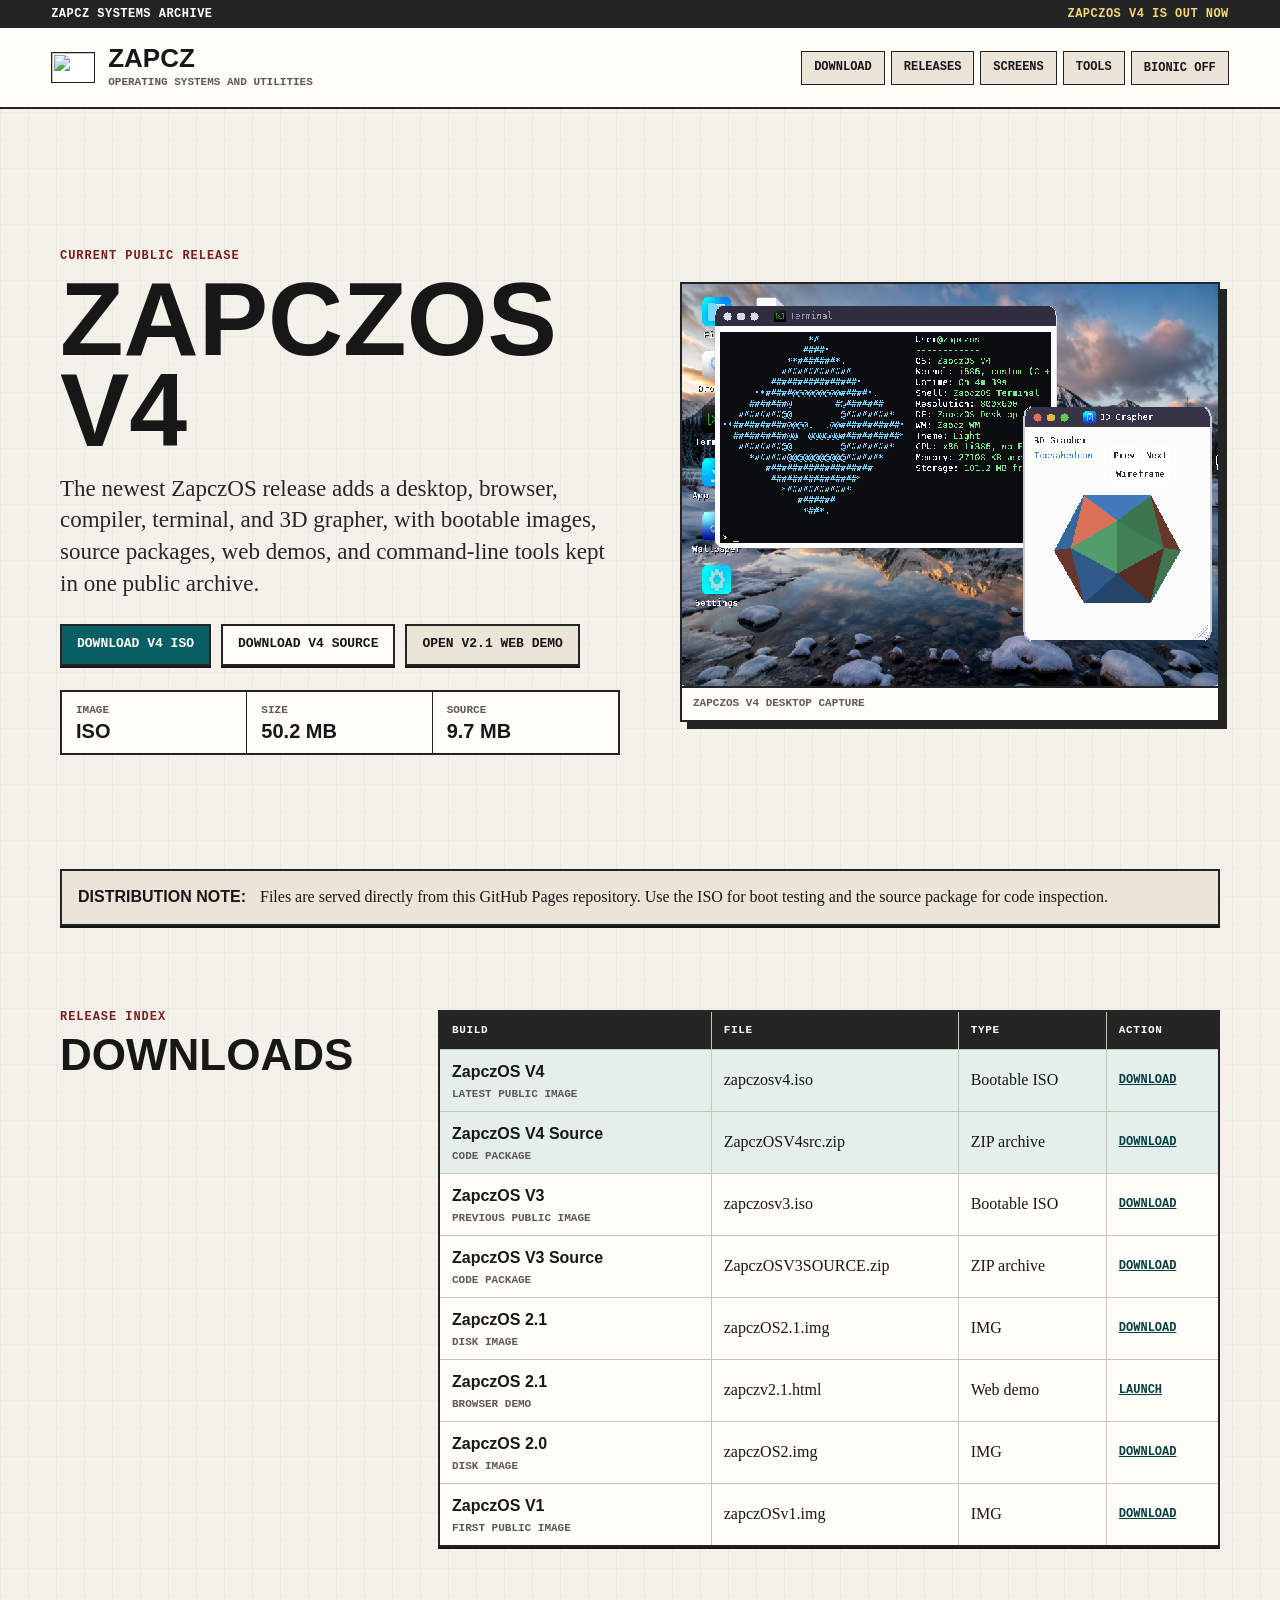
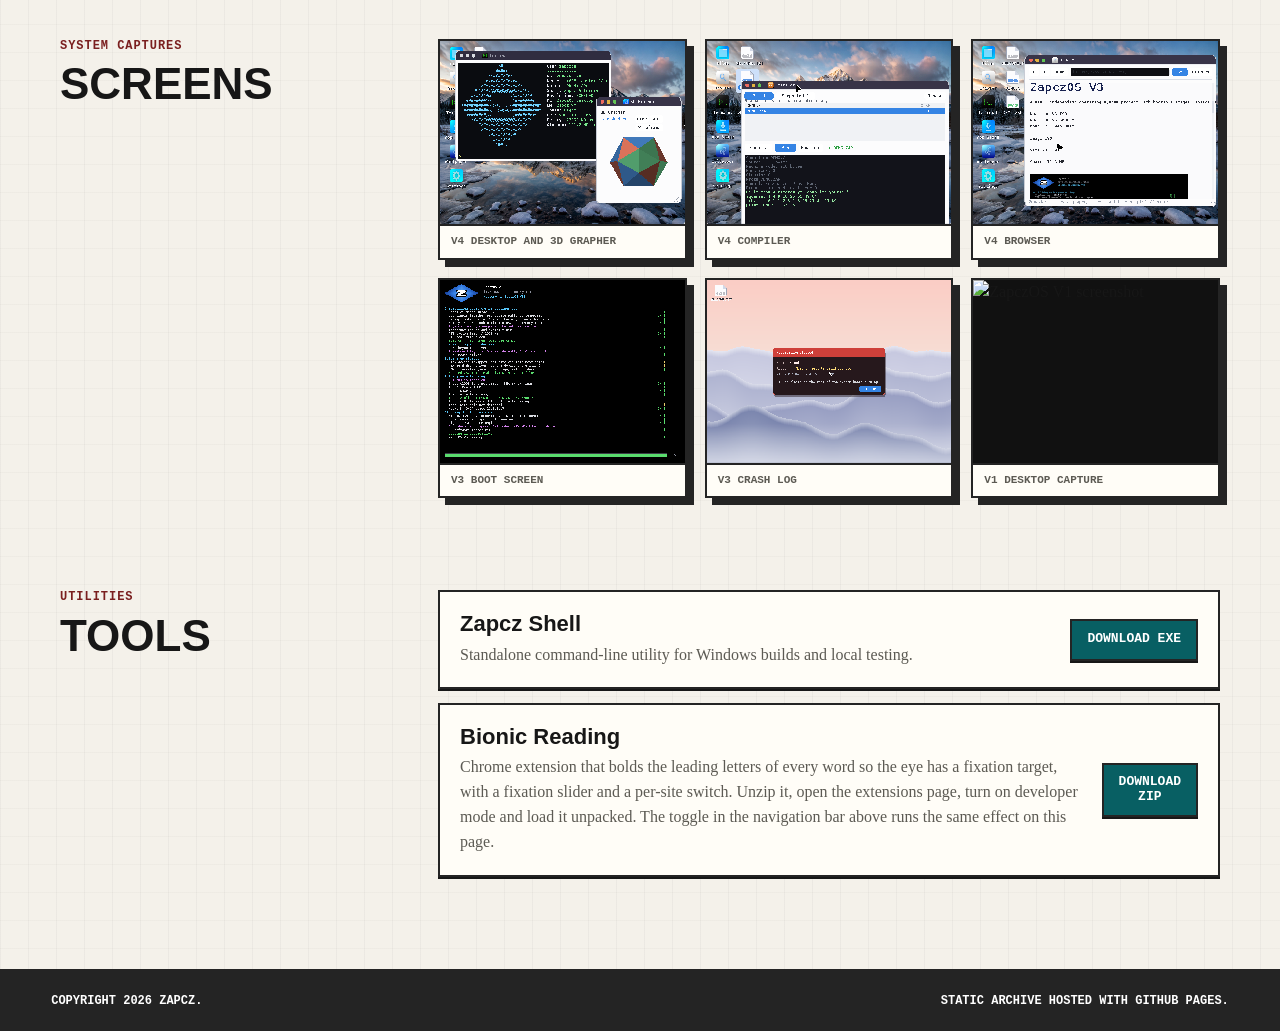
==== commit a97ef65a: "zapczv4 zapczv4 addfed and maintenance" ====
--- a/index.html
+++ b/index.html
@@ -12,12 +12,7 @@
     <header class="site-header">
         <div class="top-strip">
             <span>Zapcz Systems Archive</span>
-            <span class="v4-note">Zapcz V4 is coming soon</span>
-            <span class="visitor-counters" aria-label="Visitor counters">
-                <span title="Viewing now"><span aria-hidden="true">👀</span> (<span id="viewing-now">...</span>)</span>
-                <span class="counter-divider" aria-hidden="true"></span>
-                <span title="Global views"><span aria-hidden="true">🌐</span> (<span id="global-views">...</span>)</span>
-            </span>
+            <span class="v4-note">ZapczOS V4 is out now</span>
         </div>
 
         <nav class="navbar" aria-label="Primary navigation">
@@ -43,34 +38,34 @@
         <section class="hero">
             <div class="hero-copy">
                 <p class="eyebrow">Current public release</p>
-                <h1>ZapczOS V3</h1>
-                <p class="lead">A small independent operating system project with bootable images, source packages, browser demos, and command-line tools kept in one public archive.</p>
+                <h1>ZapczOS V4</h1>
+                <p class="lead">The newest ZapczOS release adds a desktop, browser, compiler, terminal, and 3D grapher, with bootable images, source packages, web demos, and command-line tools kept in one public archive.</p>
 
                 <div class="hero-actions" id="download">
-                    <a class="btn primary" href="zapczosv3.iso" download>Download V3 ISO</a>
-                    <a class="btn" href="ZapczOSV3SOURCE.zip" download>Download V3 Source</a>
+                    <a class="btn primary" href="zapczosv4.iso" download>Download V4 ISO</a>
+                    <a class="btn" href="ZapczOSV4src.zip" download>Download V4 Source</a>
                     <a class="btn quiet" href="zapczv2.1.html">Open V2.1 Web Demo</a>
                 </div>
 
-                <dl class="release-stats" aria-label="ZapczOS V3 release details">
+                <dl class="release-stats" aria-label="ZapczOS V4 release details">
                     <div>
                         <dt>Image</dt>
                         <dd>ISO</dd>
                     </div>
                     <div>
                         <dt>Size</dt>
-                        <dd>74.7 MB</dd>
+                        <dd>50.2 MB</dd>
                     </div>
                     <div>
                         <dt>Source</dt>
-                        <dd>11.3 MB</dd>
+                        <dd>9.7 MB</dd>
                     </div>
                 </dl>
             </div>
 
             <figure class="hero-screen">
-                <img src="zapczosv3_bootscreen.png" alt="ZapczOS V3 boot screen">
-                <figcaption>ZapczOS V3 boot screen capture</figcaption>
+                <img src="zapczv4desktop.png" alt="ZapczOS V4 desktop with terminal and 3D grapher">
+                <figcaption>ZapczOS V4 desktop capture</figcaption>
             </figure>
         </section>
 
@@ -94,7 +89,21 @@
                 </div>
 
                 <div class="release-row featured" role="row">
-                    <span role="cell"><strong>ZapczOS V3</strong><small>Latest public image</small></span>
+                    <span role="cell"><strong>ZapczOS V4</strong><small>Latest public image</small></span>
+                    <span role="cell">zapczosv4.iso</span>
+                    <span role="cell">Bootable ISO</span>
+                    <span role="cell"><a href="zapczosv4.iso" download>Download</a></span>
+                </div>
+
+                <div class="release-row featured" role="row">
+                    <span role="cell"><strong>ZapczOS V4 Source</strong><small>Code package</small></span>
+                    <span role="cell">ZapczOSV4src.zip</span>
+                    <span role="cell">ZIP archive</span>
+                    <span role="cell"><a href="ZapczOSV4src.zip" download>Download</a></span>
+                </div>
+
+                <div class="release-row" role="row">
+                    <span role="cell"><strong>ZapczOS V3</strong><small>Previous public image</small></span>
                     <span role="cell">zapczosv3.iso</span>
                     <span role="cell">Bootable ISO</span>
                     <span role="cell"><a href="zapczosv3.iso" download>Download</a></span>
@@ -144,6 +153,18 @@
             </div>
 
             <div class="screen-gallery">
+                <figure>
+                    <img src="zapczv4desktop.png" alt="ZapczOS V4 desktop with terminal and 3D grapher">
+                    <figcaption>V4 desktop and 3D grapher</figcaption>
+                </figure>
+                <figure>
+                    <img src="zapczv4compiler.png" alt="ZapczOS V4 compiler window running a compiled program">
+                    <figcaption>V4 compiler</figcaption>
+                </figure>
+                <figure>
+                    <img src="zapczv4browser.png" alt="ZapczOS V4 browser viewing the Zapcz website">
+                    <figcaption>V4 browser</figcaption>
+                </figure>
                 <figure>
                     <img src="zapczosv3_bootscreen.png" alt="ZapczOS V3 boot screen">
                     <figcaption>V3 boot screen</figcaption>
--- a/style.css
+++ b/style.css
@@ -62,21 +62,6 @@
 .v4-note {
     color: #f2d77a;
     text-align: center;
-}
-
-.visitor-counters {
-    display: inline-flex;
-    align-items: center;
-    justify-content: flex-end;
-    gap: 9px;
-    white-space: nowrap;
-}
-
-.counter-divider {
-    display: inline-block;
-    width: 1px;
-    height: 14px;
-    background: #8a8a8a;
 }
 
 .navbar {
@@ -472,11 +457,6 @@
         text-align: left;
     }
 
-    .visitor-counters {
-        gap: 7px;
-        justify-content: flex-start;
-    }
-
     h1 {
         font-size: clamp(38px, 12vw, 46px);
     }
@@ -486,8 +466,13 @@
         max-width: 100%;
     }
 
+    .nav-links {
+        width: 100%;
+    }
+
     .nav-links a {
-        flex: 1 1 auto;
+        flex: 1 1 calc(50% - 6px);
+        min-width: 0;
         text-align: center;
     }
 
--- a/bionic.css
+++ b/bionic.css
@@ -0,0 +1,53 @@
+.bionic-toggle {
+    min-height: 34px;
+    padding: 8px 12px;
+    border: 1px solid var(--line);
+    background: var(--panel-alt);
+    color: var(--ink);
+    font: 700 12px/1.2 "Courier New", monospace;
+    text-transform: uppercase;
+    cursor: pointer;
+}
+
+.bionic-toggle:hover,
+.bionic-toggle:focus-visible {
+    background: var(--ink);
+    color: #fff;
+}
+
+.bionic-toggle[aria-pressed="true"] {
+    border-color: var(--accent);
+    background: var(--accent);
+    color: #fff;
+}
+
+.bionic-toggle[aria-pressed="true"]:hover,
+.bionic-toggle[aria-pressed="true"]:focus-visible {
+    border-color: var(--accent-dark);
+    background: var(--accent-dark);
+}
+
+.tool-list {
+    display: grid;
+    gap: 14px;
+}
+
+main bionic-w {
+    display: inline;
+}
+
+main bionic-f {
+    font-weight: bolder;
+}
+
+main bionic-t {
+    color: color-mix(in srgb, currentColor 62%, transparent);
+}
+
+@media (max-width: 620px) {
+    .bionic-toggle {
+        flex: 1 1 calc(50% - 6px);
+        min-width: 0;
+        text-align: center;
+    }
+}
